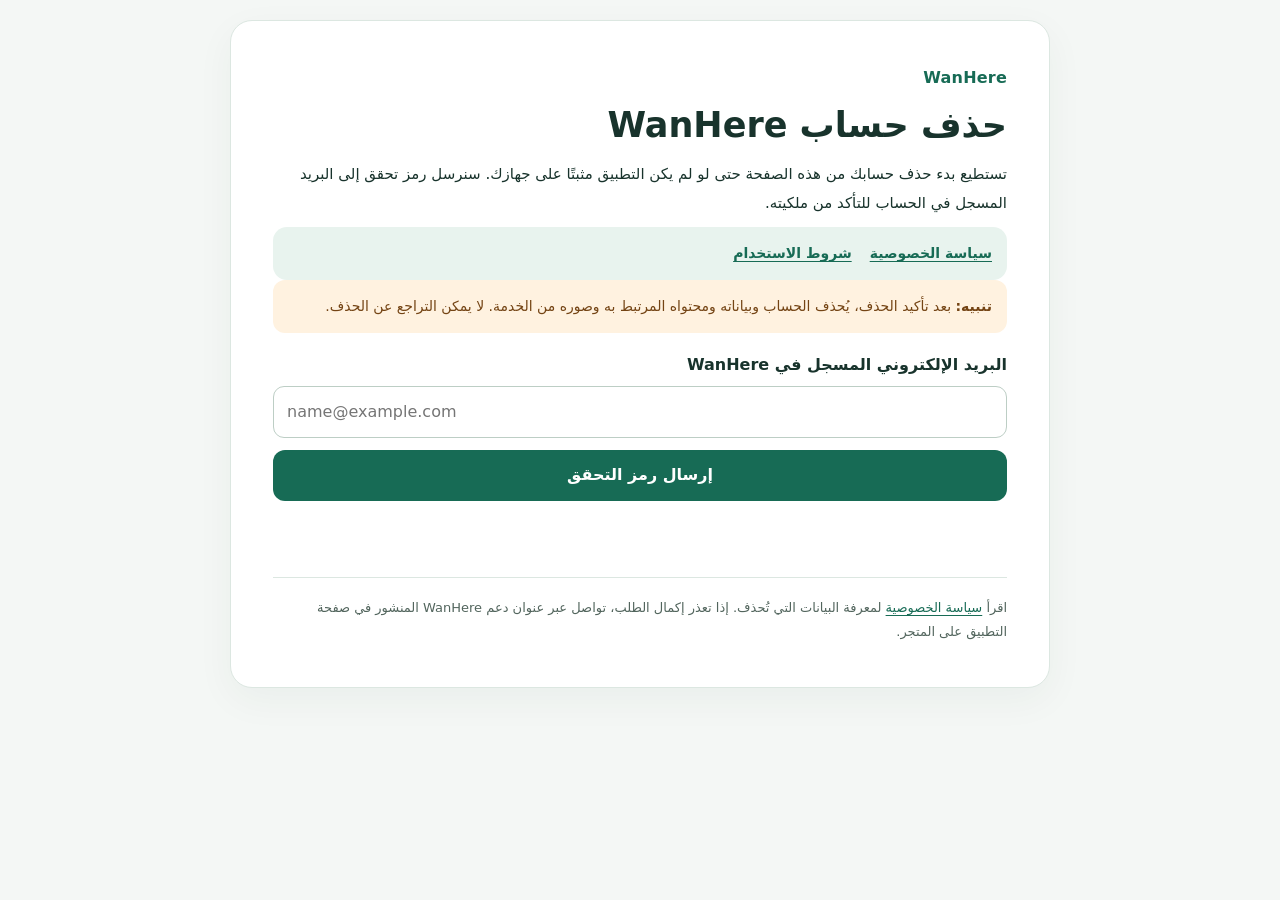
==== delete-account.html @ d3c127b3 "Add files via upload" ====
<!doctype html>
<html lang="ar" dir="rtl">
<head>
  <meta charset="utf-8">
  <meta name="viewport" content="width=device-width, initial-scale=1">
  <meta name="description" content="طلب حذف حساب WanHere والبيانات المرتبطة به.">
  <title>حذف الحساب | WanHere</title>
  <link rel="stylesheet" href="styles.css">
</head>
<body>
  <main>
    <div class="brand">WanHere</div>
    <h1>حذف حساب WanHere</h1>
    <p>تستطيع بدء حذف حسابك من هذه الصفحة حتى لو لم يكن التطبيق مثبتًا على جهازك. سنرسل رمز تحقق إلى البريد المسجل في الحساب للتأكد من ملكيته.</p>
    <nav class="nav" aria-label="صفحات WanHere">
      <a href="index.html">سياسة الخصوصية</a>
      <a href="terms.html">شروط الاستخدام</a>
    </nav>

    <div class="warning"><strong>تنبيه:</strong> بعد تأكيد الحذف، يُحذف الحساب وبياناته ومحتواه المرتبط به وصوره من الخدمة. لا يمكن التراجع عن الحذف.</div>

    <section id="email-step">
      <label for="email">البريد الإلكتروني المسجل في WanHere</label>
      <input id="email" type="email" autocomplete="email" inputmode="email" required maxlength="254" placeholder="name@example.com">
      <button id="send-code" class="full" type="button">إرسال رمز التحقق</button>
      <div id="code-area" hidden>
        <label for="code">رمز التحقق الذي وصلك بالبريد</label>
        <input id="code" type="text" inputmode="numeric" autocomplete="one-time-code" maxlength="10" pattern="[0-9]{6,10}" placeholder="••••••">
        <button id="verify-code" class="full" type="button">التحقق والمتابعة</button>
      </div>
    </section>

    <section id="delete-step" hidden>
      <label class="check"><input id="confirm" type="checkbox"><span>أفهم أن حذف الحساب والبيانات المرتبطة به نهائي ولا يمكن التراجع عنه.</span></label>
      <button id="delete-button" class="full danger" type="button" disabled>حذف الحساب نهائيًا</button>
    </section>
    <div id="status" class="status" role="status" aria-live="polite"></div>
    <footer>اقرأ <a href="index.html">سياسة الخصوصية</a> لمعرفة البيانات التي تُحذف. إذا تعذر إكمال الطلب، تواصل عبر عنوان دعم WanHere المنشور في صفحة التطبيق على المتجر.</footer>
  </main>

  <script>
    (() => {
      'use strict';
      const configUrl = 'https://khzataqcvrxyvczkoejn.supabase.co/functions/v1/account-deletion-web?config=1';
      const emailInput = document.getElementById('email');
      const codeInput = document.getElementById('code');
      const status = document.getElementById('status');
      const sendButton = document.getElementById('send-code');
      const verifyButton = document.getElementById('verify-code');
      const deleteButton = document.getElementById('delete-button');
      const confirmInput = document.getElementById('confirm');
      let accessToken = null;
      let configPromise = null;

      function showStatus(message, isError) {
        status.textContent = message;
        status.classList.toggle('error', Boolean(isError));
      }

      async function getConfig() {
        if (!configPromise) {
          configPromise = fetch(configUrl, { method: 'GET', mode: 'cors', cache: 'no-store' })
            .then(async (response) => {
              const data = await response.json().catch(() => null);
              if (!response.ok || !data || typeof data.url !== 'string' || typeof data.key !== 'string') {
                throw new Error('تعذر الاتصال بخدمة WanHere. حاول لاحقًا.');
              }
              const serviceUrl = new URL(data.url);
              if (serviceUrl.protocol !== 'https:' || !serviceUrl.hostname.endsWith('.supabase.co')) {
                throw new Error('تعذر الاتصال بخدمة WanHere.');
              }
              return { url: serviceUrl.origin, key: data.key };
            })
            .catch((error) => { configPromise = null; throw error; });
        }
        return configPromise;
      }

      async function postAuth(path, body) {
        const config = await getConfig();
        const response = await fetch(config.url + path, {
          method: 'POST',
          headers: { 'Content-Type': 'application/json', apikey: config.key },
          body: JSON.stringify(body),
        });
        const data = await response.json().catch(() => ({}));
        if (!response.ok) throw new Error('تعذر إكمال التحقق. راجع البريد والرمز ثم أعد المحاولة.');
        return data;
      }

      sendButton.addEventListener('click', async () => {
        const email = emailInput.value.trim().toLowerCase();
        if (!emailInput.checkValidity()) { emailInput.reportValidity(); return; }
        sendButton.disabled = true;
        showStatus('جارٍ إرسال الرمز...', false);
        try {
          await postAuth('/auth/v1/otp', { email, create_user: false });
          document.getElementById('code-area').hidden = false;
          showStatus('إذا كان البريد مسجلًا، فسيصلك رمز التحقق عليه.', false);
        } catch (error) {
          showStatus(error.message || 'تعذر إرسال الرمز. تحقق من الاتصال وحاول لاحقًا.', true);
        } finally { sendButton.disabled = false; }
      });

      verifyButton.addEventListener('click', async () => {
        const code = codeInput.value.trim();
        if (!/^[0-9]{6,10}$/.test(code)) { showStatus('أدخل رمز التحقق الذي وصلك بالبريد.', true); return; }
        verifyButton.disabled = true;
        showStatus('جارٍ التحقق...', false);
        try {
          const data = await postAuth('/auth/v1/verify', {
            email: emailInput.value.trim().toLowerCase(), token: code, type: 'email',
          });
          if (!data.access_token) throw new Error('تعذر إكمال التحقق. أعد إرسال الرمز وحاول مجددًا.');
          accessToken = data.access_token;
          emailInput.disabled = true;
          codeInput.disabled = true;
          sendButton.hidden = true;
          verifyButton.hidden = true;
          document.getElementById('delete-step').hidden = false;
          showStatus('تم التحقق من البريد. راجع التنبيه ثم أكد الحذف إن كنت متأكدًا.', false);
        } catch (error) {
          showStatus(error.message || 'الرمز غير صحيح أو انتهت صلاحيته.', true);
          verifyButton.disabled = false;
        }
      });

      confirmInput.addEventListener('change', () => { deleteButton.disabled = !confirmInput.checked; });

      deleteButton.addEventListener('click', async () => {
        if (!accessToken || !confirmInput.checked) return;
        deleteButton.disabled = true;
        showStatus('جارٍ حذف الحساب والبيانات...', false);
        try {
          const config = await getConfig();
          const response = await fetch(config.url + '/functions/v1/delete-account', {
            method: 'POST',
            headers: { apikey: config.key, Authorization: 'Bearer ' + accessToken },
          });
          if (!response.ok) {
            throw new Error(response.status === 403
              ? 'تعذر حذف هذا الحساب من هذه الصفحة. تواصل مع دعم WanHere.'
              : 'لم يكتمل الحذف. تحقق من الاتصال وحاول مجددًا.');
          }
          accessToken = null;
          document.querySelector('main').innerHTML = '<div class="brand">WanHere</div><h1>تم حذف الحساب</h1><p>تم حذف حساب WanHere والبيانات المرتبطة به من الخدمة.</p><p><a href="index.html">سياسة الخصوصية</a></p>';
        } catch (error) {
          showStatus(error.message || 'لم يكتمل الحذف. تحقق من الاتصال وحاول مجددًا.', true);
          deleteButton.disabled = !confirmInput.checked;
        }
      });
    })();
  </script>
</body>
</html>
---- styles.css ----
:root {
  color-scheme: light;
  --ink: #18332c;
  --muted: #52655d;
  --green: #176b55;
  --green-light: #e8f3ee;
  --line: #dce7e1;
  --paper: #ffffff;
  --backdrop: #f4f7f5;
  --danger: #a52b25;
}

* { box-sizing: border-box; }

body {
  margin: 0;
  padding: 20px 14px 40px;
  background: var(--backdrop);
  color: var(--ink);
  font-family: system-ui, -apple-system, "Segoe UI", sans-serif;
  line-height: 1.9;
}

main {
  width: min(100%, 820px);
  margin: 0 auto;
  padding: clamp(20px, 5vw, 42px);
  border: 1px solid var(--line);
  border-radius: 22px;
  background: var(--paper);
  box-shadow: 0 12px 38px #173d2b0c;
}

.brand { color: var(--green); font-weight: 850; letter-spacing: .2px; }
h1 { margin: 8px 0 3px; font-size: clamp(25px, 5vw, 35px); line-height: 1.4; }
.updated { margin: 0 0 24px; color: var(--muted); font-size: 13px; }
h2 { margin: 28px 0 8px; font-size: 19px; line-height: 1.55; }
p, li { font-size: 15px; }
p { margin: 10px 0; }
ul { padding-inline-start: 24px; }
a { color: var(--green); text-underline-offset: 3px; }
.nav { display: flex; flex-wrap: wrap; gap: 8px 18px; padding: 13px 15px; border-radius: 14px; background: var(--green-light); }
.nav a { font-size: 14px; font-weight: 700; }
.note { padding: 14px 16px; border-inline-start: 4px solid var(--green); border-radius: 10px; background: #f3f8f5; color: var(--muted); }
footer { margin-top: 34px; padding-top: 18px; border-top: 1px solid var(--line); color: var(--muted); font-size: 13px; }
label { display: block; margin: 17px 0 6px; font-weight: 750; }
input[type="email"], input[type="text"] { width: 100%; min-height: 49px; padding: 10px 13px; border: 1px solid #bdcec5; border-radius: 11px; background: white; color: var(--ink); font: inherit; direction: ltr; text-align: left; }
button { min-height: 48px; margin-top: 12px; padding: 10px 17px; border: 0; border-radius: 12px; background: var(--green); color: white; font: inherit; font-weight: 750; cursor: pointer; }
button:disabled { cursor: wait; opacity: .55; }
.full { width: 100%; }
.danger { background: var(--danger); }
.check { display: flex; align-items: flex-start; gap: 10px; margin-top: 18px; line-height: 1.7; }
.check input { flex: 0 0 auto; margin-top: 8px; }
.status { min-height: 27px; margin-top: 15px; color: var(--green); font-weight: 700; }
.status.error { color: var(--danger); }
.warning { padding: 13px 15px; border-radius: 12px; background: #fff2e0; color: #744414; font-size: 14px; }
[hidden] { display: none !important; }

@media (max-width: 520px) {
  body { padding: 10px 8px 24px; }
  main { border-radius: 16px; }
  p, li { font-size: 14px; }
}
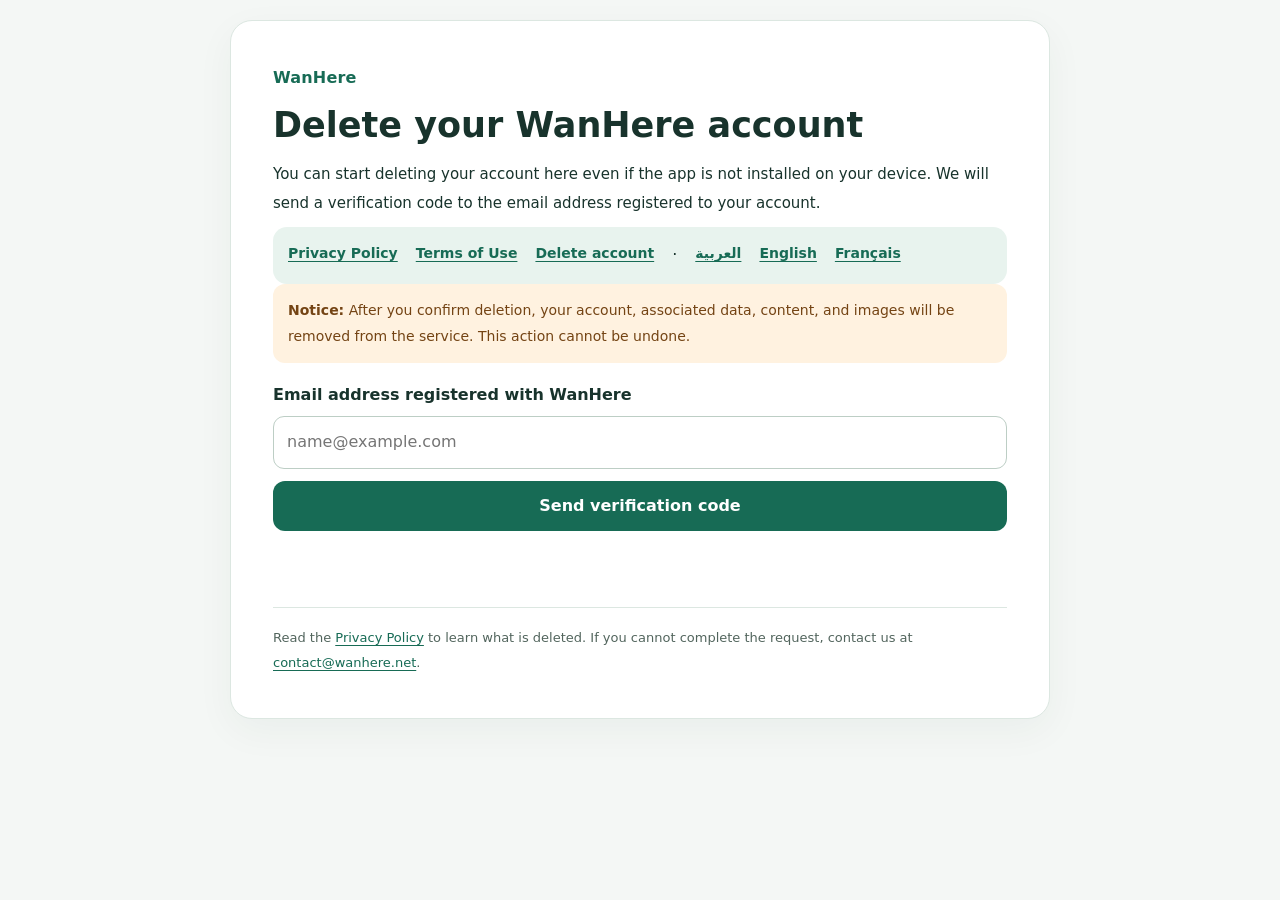
==== commit 74753dfd: "Update legal pages with WanHere contact and translations" ====
--- a/delete-account.html
+++ b/delete-account.html
@@ -3,44 +3,46 @@
 <head>
   <meta charset="utf-8">
   <meta name="viewport" content="width=device-width, initial-scale=1">
-  <meta name="description" content="طلب حذف حساب WanHere والبيانات المرتبطة به.">
+  <meta id="page-description" name="description" content="طلب حذف حساب WanHere والبيانات المرتبطة به.">
   <title>حذف الحساب | WanHere</title>
   <link rel="stylesheet" href="styles.css">
 </head>
 <body>
   <main>
     <div class="brand">WanHere</div>
-    <h1>حذف حساب WanHere</h1>
-    <p>تستطيع بدء حذف حسابك من هذه الصفحة حتى لو لم يكن التطبيق مثبتًا على جهازك. سنرسل رمز تحقق إلى البريد المسجل في الحساب للتأكد من ملكيته.</p>
-    <nav class="nav" aria-label="صفحات WanHere">
+    <h1 id="deletion-title">حذف حساب WanHere</h1>
+    <p id="deletion-intro">تستطيع بدء حذف حسابك من هذه الصفحة حتى لو لم يكن التطبيق مثبتًا على جهازك. سنرسل رمز تحقق إلى البريد المسجل في الحساب للتأكد من ملكيته.</p>
+    <nav class="nav" id="legal-nav" aria-label="صفحات WanHere">
       <a href="index.html">سياسة الخصوصية</a>
       <a href="terms.html">شروط الاستخدام</a>
     </nav>
 
-    <div class="warning"><strong>تنبيه:</strong> بعد تأكيد الحذف، يُحذف الحساب وبياناته ومحتواه المرتبط به وصوره من الخدمة. لا يمكن التراجع عن الحذف.</div>
+    <div class="warning"><strong id="warning-title">تنبيه:</strong> <span id="warning-text">بعد تأكيد الحذف، يُحذف الحساب وبياناته ومحتواه المرتبط به وصوره من الخدمة. لا يمكن التراجع عن الحذف.</span></div>
 
     <section id="email-step">
-      <label for="email">البريد الإلكتروني المسجل في WanHere</label>
+      <label id="email-label" for="email">البريد الإلكتروني المسجل في WanHere</label>
       <input id="email" type="email" autocomplete="email" inputmode="email" required maxlength="254" placeholder="name@example.com">
       <button id="send-code" class="full" type="button">إرسال رمز التحقق</button>
       <div id="code-area" hidden>
-        <label for="code">رمز التحقق الذي وصلك بالبريد</label>
+        <label id="code-label" for="code">رمز التحقق الذي وصلك بالبريد</label>
         <input id="code" type="text" inputmode="numeric" autocomplete="one-time-code" maxlength="10" pattern="[0-9]{6,10}" placeholder="••••••">
         <button id="verify-code" class="full" type="button">التحقق والمتابعة</button>
       </div>
     </section>
 
     <section id="delete-step" hidden>
-      <label class="check"><input id="confirm" type="checkbox"><span>أفهم أن حذف الحساب والبيانات المرتبطة به نهائي ولا يمكن التراجع عنه.</span></label>
+      <label class="check"><input id="confirm" type="checkbox"><span id="confirm-text">أفهم أن حذف الحساب والبيانات المرتبطة به نهائي ولا يمكن التراجع عنه.</span></label>
       <button id="delete-button" class="full danger" type="button" disabled>حذف الحساب نهائيًا</button>
     </section>
     <div id="status" class="status" role="status" aria-live="polite"></div>
-    <footer>اقرأ <a href="index.html">سياسة الخصوصية</a> لمعرفة البيانات التي تُحذف. إذا تعذر إكمال الطلب، تواصل عبر عنوان دعم WanHere المنشور في صفحة التطبيق على المتجر.</footer>
+    <footer id="deletion-footer">اقرأ <a href="index.html">سياسة الخصوصية</a> لمعرفة البيانات التي تُحذف. إذا تعذر إكمال الطلب، تواصل عبر <a href="mailto:contact@wanhere.net">contact@wanhere.net</a>.</footer>
   </main>
 
+  <script src="localize.js"></script>
   <script>
     (() => {
       'use strict';
+      const copy = window.WANHERE_DELETE_COPY[window.WANHERE_LANGUAGE];
       const configUrl = 'https://khzataqcvrxyvczkoejn.supabase.co/functions/v1/account-deletion-web?config=1';
       const emailInput = document.getElementById('email');
       const codeInput = document.getElementById('code');
@@ -63,11 +65,11 @@
             .then(async (response) => {
               const data = await response.json().catch(() => null);
               if (!response.ok || !data || typeof data.url !== 'string' || typeof data.key !== 'string') {
-                throw new Error('تعذر الاتصال بخدمة WanHere. حاول لاحقًا.');
+                throw new Error(copy.errors.connection);
               }
               const serviceUrl = new URL(data.url);
               if (serviceUrl.protocol !== 'https:' || !serviceUrl.hostname.endsWith('.supabase.co')) {
-                throw new Error('تعذر الاتصال بخدمة WanHere.');
+                throw new Error(copy.errors.connection);
               }
               return { url: serviceUrl.origin, key: data.key };
             })
@@ -84,7 +86,7 @@
           body: JSON.stringify(body),
         });
         const data = await response.json().catch(() => ({}));
-        if (!response.ok) throw new Error('تعذر إكمال التحقق. راجع البريد والرمز ثم أعد المحاولة.');
+        if (!response.ok) throw new Error(copy.errors.auth);
         return data;
       }
 
@@ -92,35 +94,35 @@
         const email = emailInput.value.trim().toLowerCase();
         if (!emailInput.checkValidity()) { emailInput.reportValidity(); return; }
         sendButton.disabled = true;
-        showStatus('جارٍ إرسال الرمز...', false);
+        showStatus(copy.status.sending, false);
         try {
           await postAuth('/auth/v1/otp', { email, create_user: false });
           document.getElementById('code-area').hidden = false;
-          showStatus('إذا كان البريد مسجلًا، فسيصلك رمز التحقق عليه.', false);
+          showStatus(copy.status.codeSent, false);
         } catch (error) {
-          showStatus(error.message || 'تعذر إرسال الرمز. تحقق من الاتصال وحاول لاحقًا.', true);
+          showStatus(error.message || copy.errors.sendCode, true);
         } finally { sendButton.disabled = false; }
       });
 
       verifyButton.addEventListener('click', async () => {
         const code = codeInput.value.trim();
-        if (!/^[0-9]{6,10}$/.test(code)) { showStatus('أدخل رمز التحقق الذي وصلك بالبريد.', true); return; }
+        if (!/^[0-9]{6,10}$/.test(code)) { showStatus(copy.errors.invalidCode, true); return; }
         verifyButton.disabled = true;
-        showStatus('جارٍ التحقق...', false);
+        showStatus(copy.status.verifying, false);
         try {
           const data = await postAuth('/auth/v1/verify', {
             email: emailInput.value.trim().toLowerCase(), token: code, type: 'email',
           });
-          if (!data.access_token) throw new Error('تعذر إكمال التحقق. أعد إرسال الرمز وحاول مجددًا.');
+          if (!data.access_token) throw new Error(copy.errors.verifyAgain);
           accessToken = data.access_token;
           emailInput.disabled = true;
           codeInput.disabled = true;
           sendButton.hidden = true;
           verifyButton.hidden = true;
           document.getElementById('delete-step').hidden = false;
-          showStatus('تم التحقق من البريد. راجع التنبيه ثم أكد الحذف إن كنت متأكدًا.', false);
+          showStatus(copy.status.verified, false);
         } catch (error) {
-          showStatus(error.message || 'الرمز غير صحيح أو انتهت صلاحيته.', true);
+          showStatus(error.message || copy.errors.incorrectCode, true);
           verifyButton.disabled = false;
         }
       });
@@ -130,7 +132,7 @@
       deleteButton.addEventListener('click', async () => {
         if (!accessToken || !confirmInput.checked) return;
         deleteButton.disabled = true;
-        showStatus('جارٍ حذف الحساب والبيانات...', false);
+        showStatus(copy.status.deleting, false);
         try {
           const config = await getConfig();
           const response = await fetch(config.url + '/functions/v1/delete-account', {
@@ -139,13 +141,18 @@
           });
           if (!response.ok) {
             throw new Error(response.status === 403
-              ? 'تعذر حذف هذا الحساب من هذه الصفحة. تواصل مع دعم WanHere.'
-              : 'لم يكتمل الحذف. تحقق من الاتصال وحاول مجددًا.');
+              ? copy.errors.cannotDelete
+              : copy.errors.deleteFailed);
           }
           accessToken = null;
-          document.querySelector('main').innerHTML = '<div class="brand">WanHere</div><h1>تم حذف الحساب</h1><p>تم حذف حساب WanHere والبيانات المرتبطة به من الخدمة.</p><p><a href="index.html">سياسة الخصوصية</a></p>';
+          const main = document.querySelector('main');
+          const heading = document.createElement('h1');
+          const paragraph = document.createElement('p');
+          heading.textContent = copy.status.deletedTitle;
+          paragraph.textContent = copy.status.deletedBody;
+          main.replaceChildren(heading, paragraph);
         } catch (error) {
-          showStatus(error.message || 'لم يكتمل الحذف. تحقق من الاتصال وحاول مجددًا.', true);
+          showStatus(error.message || copy.errors.deleteFailed, true);
           deleteButton.disabled = !confirmInput.checked;
         }
       });
